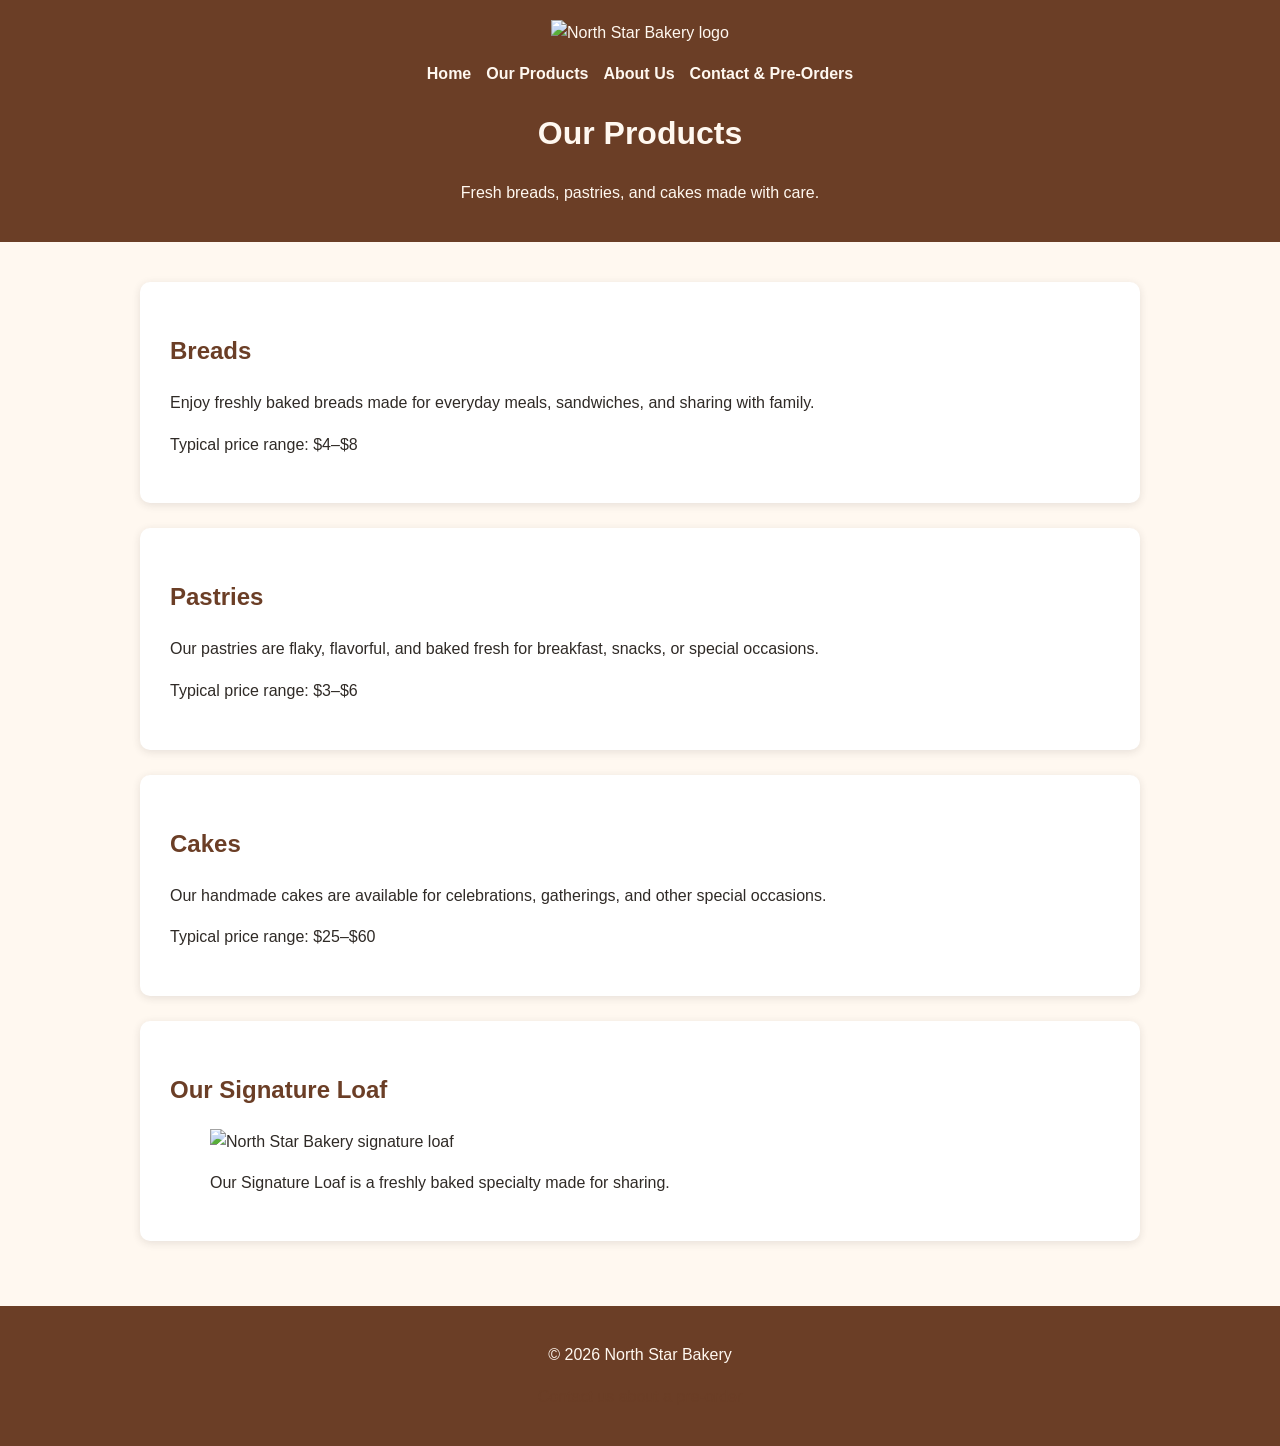
==== products.html @ c51414ae "Add files via upload" ====
<!DOCTYPE html>
<html lang="en">

<head>
    <meta charset="UTF-8">
    <meta name="viewport" content="width=device-width, initial-scale=1.0">
    <title>North Star Bakery | Products</title>
<link rel="stylesheet" href="style.css">
</head>

<body>

    <header>

        <img src="images/bakery-logo_c.png"
             alt="North Star Bakery logo">

        <nav>
            <a href="index.html">Home</a>
            <a href="products.html">Our Products</a>
            <a href="about.html">About Us</a>
            <a href="contact.html">Contact & Pre-Orders</a>
        </nav>

        <h1>Our Products</h1>

        <p>Fresh breads, pastries, and cakes made with care.</p>

    </header>

    <main>

        <section>
            <h2>Breads</h2>

            <p>
                Enjoy freshly baked breads made for everyday
                meals, sandwiches, and sharing with family.
            </p>

            <p>Typical price range: $4–$8</p>
        </section>

        <section>
            <h2>Pastries</h2>

            <p>
                Our pastries are flaky, flavorful, and baked
                fresh for breakfast, snacks, or special occasions.
            </p>

            <p>Typical price range: $3–$6</p>
        </section>

        <section>
            <h2>Cakes</h2>

            <p>
                Our handmade cakes are available for celebrations,
                gatherings, and other special occasions.
            </p>

            <p>Typical price range: $25–$60</p>
        </section>

        <section>

            <h2>Our Signature Loaf</h2>

            <figure>
                <img src="images/bakery-signature-loaf_c.png"
                     alt="North Star Bakery signature loaf">
                <figcaption>
                    Our Signature Loaf is a freshly baked specialty
                    made for sharing.
                </figcaption>
            </figure>

        </section>

    </main>

    <footer>

        <p>&copy; 2026 North Star Bakery</p>

        <p>
            <a href="contact.html">Contact us about a pre-order</a>
        </p>

    </footer>

</body>

</html>
---- style.css ----
body {
    background-color: #FFF8F0;
    color: #2F2A26;
    font-family: Arial, sans-serif;
    margin: 0;
    line-height: 1.6;
}

header {
    background-color: #6B3E26;
    color: #FFF8F0;
    text-align: center;
    padding: 20px;
}

header img {
    width: 160px;
    height: auto;
}

nav {
    margin-top: 15px;
}

nav a {
    color: #FFF8F0;
    text-decoration: none;
    margin: 0 10px;
    font-weight: bold;
}

h1,
h2 {
    color: #6B3E26;
}

header h1 {
    color: #FFF8F0;
}

main {
    max-width: 1000px;
    margin: 0 auto;
    padding: 20px;
}

section {
    margin-bottom: 30px;
}

footer {
    background-color: #6B3E26;
    color: #FFF8F0;
    text-align: center;
    padding: 20px;
}
/* Home page sections */

main section {
    background-color: #FFFFFF;
    padding: 25px;
    margin-bottom: 25px;
    border-radius: 10px;
    box-shadow: 0 2px 8px rgba(47, 42, 38, 0.12);
}

main section img {
    max-width: 100%;
    height: auto;
    display: block;
    margin: 15px auto;
}

picture img {
    width: 100%;
    max-width: 800px;
}

a {
    color: #6B3E26;
}

a:hover {
    color: #D88C5A;
}


/* Flexbox layout */

nav {
    display: flex;
    justify-content: center;
    flex-wrap: wrap;
    gap: 15px;
}

nav a {
    margin: 0;
}


/* Responsive design */

@media (min-width: 768px) {
    main {
        padding: 40px;
    }

    main section {
        padding: 30px;
    }

    header img {
        width: 180px;
    }
}

video {
    width: 100%;
    max-width: 600px;
    height: auto;
    display: block;
    margin-top: 15px;
}

/* Contact form styling */

form {
    width: 100%;
}

fieldset {
    border: 1px solid #D88C5A;
    border-radius: 8px;
    padding: 20px;
    margin-bottom: 20px;
}

legend {
    color: #6B3E26;
    font-weight: bold;
    padding: 0 8px;
}

label {
    display: block;
    margin-top: 12px;
    margin-bottom: 5px;
    font-weight: bold;
}

input,
select,
textarea {
    width: 100%;
    max-width: 500px;
    padding: 10px;
    border: 1px solid #D88C5A;
    border-radius: 5px;
    box-sizing: border-box;
    font-family: Arial, sans-serif;
}

textarea {
    min-height: 100px;
    resize: vertical;
}

button,
input[type="submit"] {
    background-color: #6B3E26;
    color: #FFF8F0;
    border: none;
    padding: 12px 20px;
    border-radius: 5px;
    cursor: pointer;
    font-weight: bold;
}

button:hover,
input[type="submit"]:hover {
    background-color: #D88C5A;
}
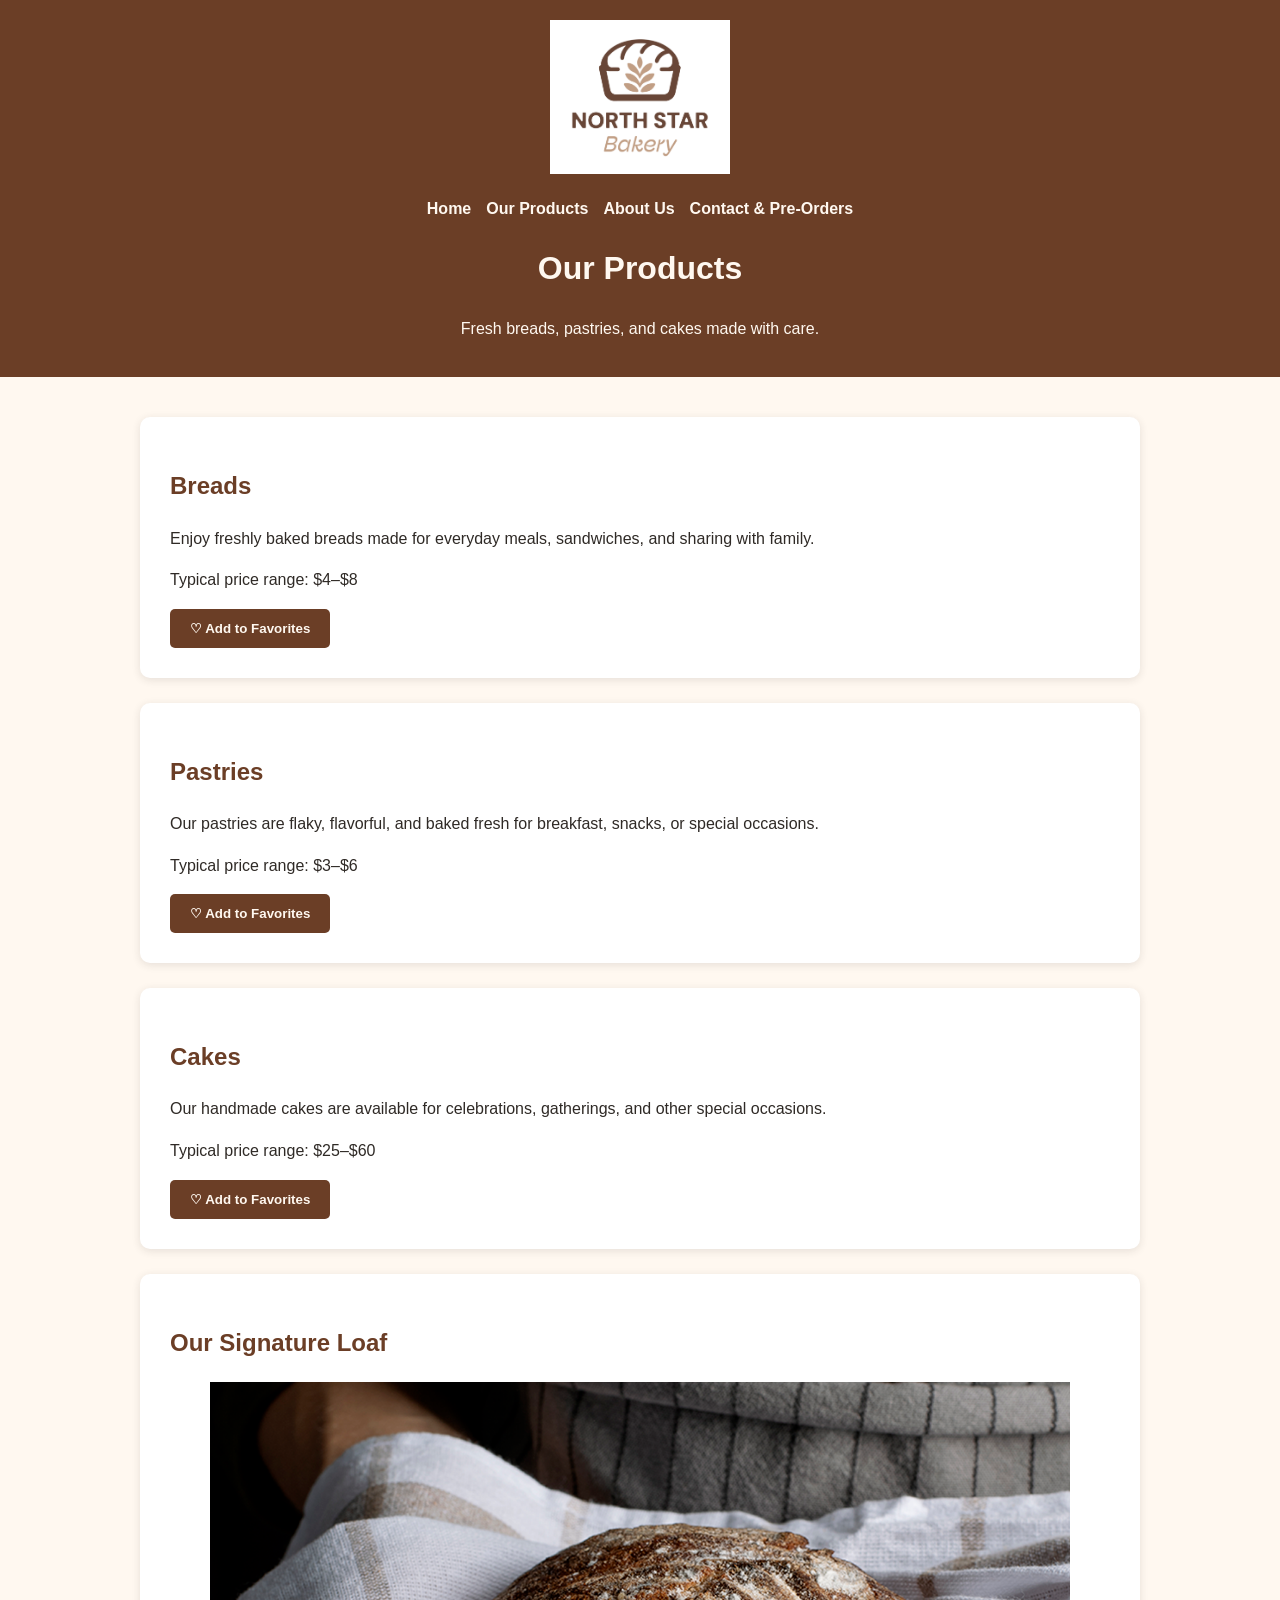
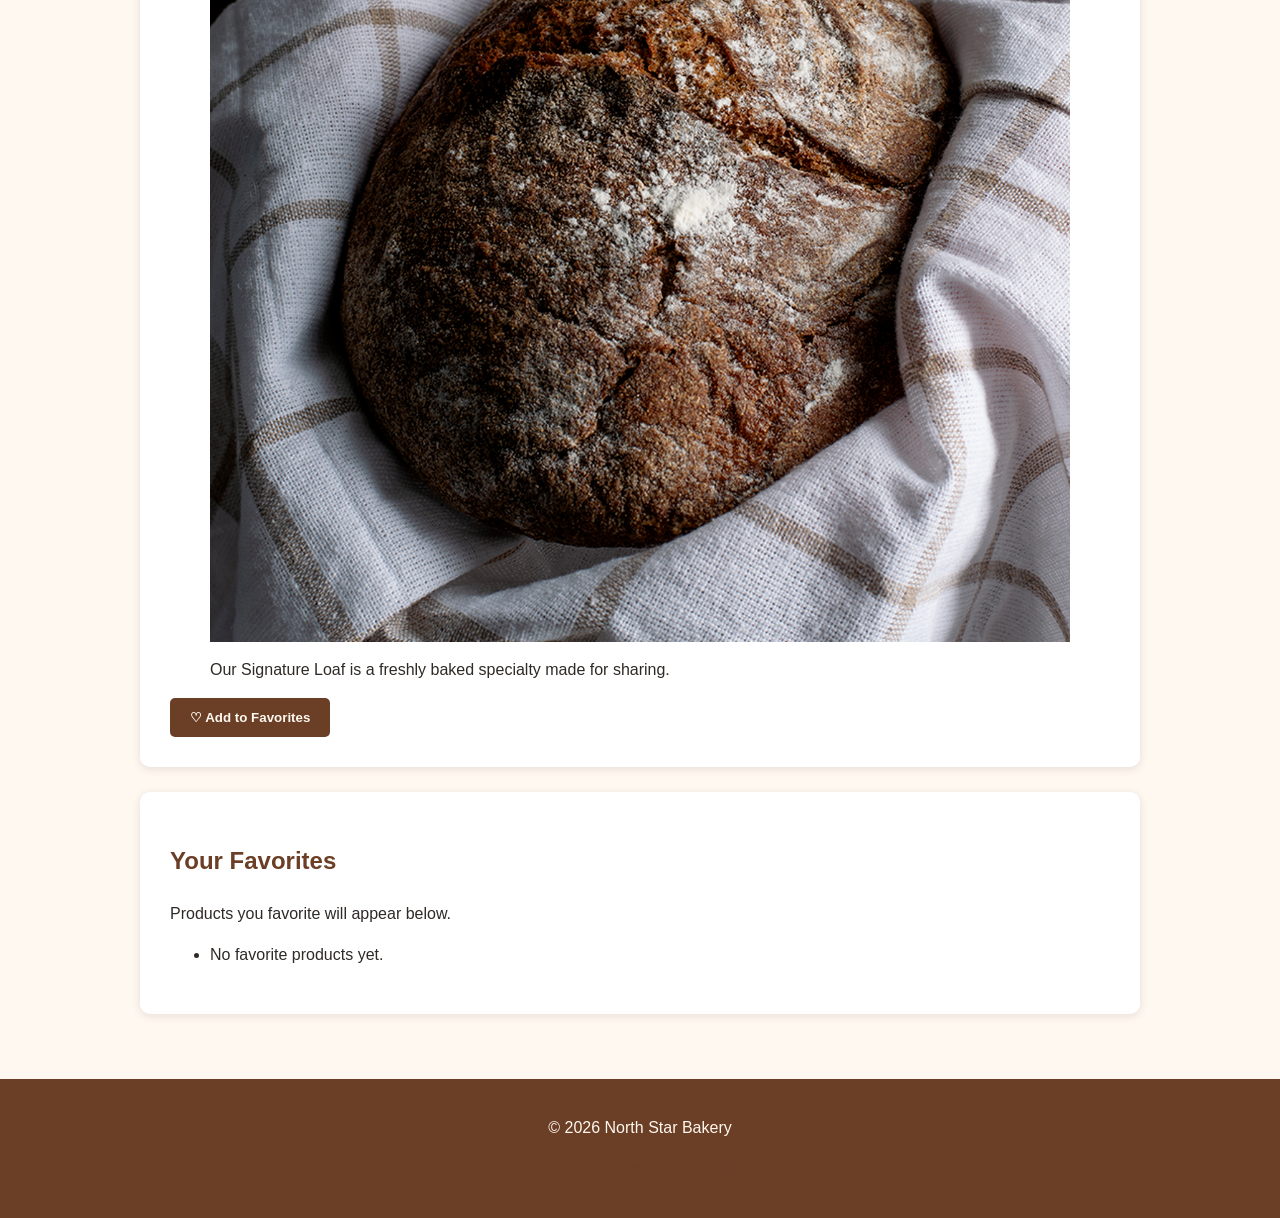
==== commit 7da91757: "Add files via upload" ====
--- a/products.html
+++ b/products.html
@@ -4,8 +4,11 @@
 <head>
     <meta charset="UTF-8">
     <meta name="viewport" content="width=device-width, initial-scale=1.0">
+
     <title>North Star Bakery | Products</title>
-<link rel="stylesheet" href="style.css">
+
+    <link rel="stylesheet" href="style.css">
+    <script src="script.js" defer></script>
 </head>
 
 <body>
@@ -31,6 +34,7 @@
     <main>
 
         <section>
+
             <h2>Breads</h2>
 
             <p>
@@ -39,9 +43,16 @@
             </p>
 
             <p>Typical price range: $4–$8</p>
+
+            <button class="favorite-button" data-product="bread">
+                ♡ Add to Favorites
+            </button>
+
         </section>
 
+
         <section>
+
             <h2>Pastries</h2>
 
             <p>
@@ -50,9 +61,16 @@
             </p>
 
             <p>Typical price range: $3–$6</p>
+
+            <button class="favorite-button" data-product="pastries">
+                ♡ Add to Favorites
+            </button>
+
         </section>
 
+
         <section>
+
             <h2>Cakes</h2>
 
             <p>
@@ -61,24 +79,53 @@
             </p>
 
             <p>Typical price range: $25–$60</p>
+
+            <button class="favorite-button" data-product="cakes">
+                ♡ Add to Favorites
+            </button>
+
         </section>
+
 
         <section>
 
             <h2>Our Signature Loaf</h2>
 
             <figure>
+
                 <img src="images/bakery-signature-loaf_c.png"
                      alt="North Star Bakery signature loaf">
+
                 <figcaption>
                     Our Signature Loaf is a freshly baked specialty
                     made for sharing.
                 </figcaption>
+
             </figure>
+
+            <button class="favorite-button" data-product="signature-loaf">
+                ♡ Add to Favorites
+            </button>
+
+        </section>
+
+
+        <section>
+
+            <h2>Your Favorites</h2>
+
+            <p>
+                Products you favorite will appear below.
+            </p>
+
+            <ul id="favorites-list">
+                <li>No favorite products yet.</li>
+            </ul>
 
         </section>
 
     </main>
+
 
     <footer>
 
